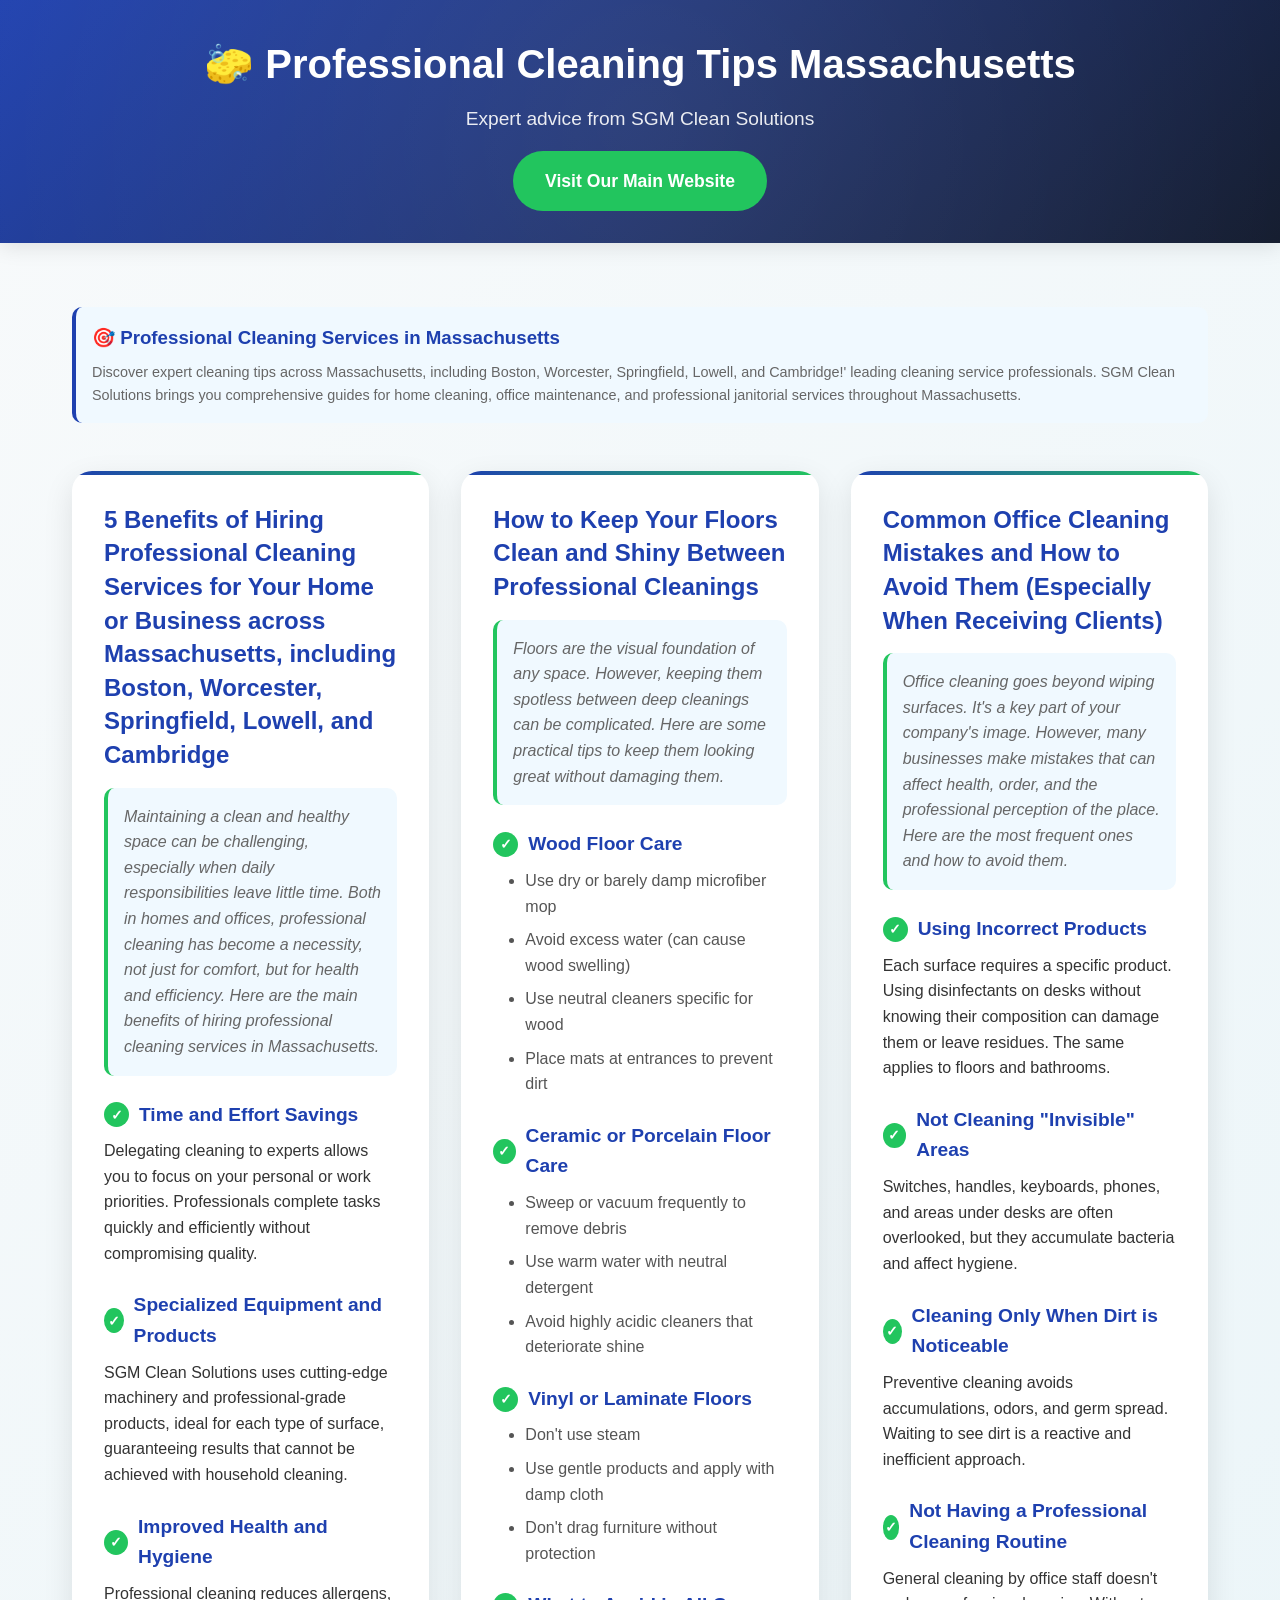
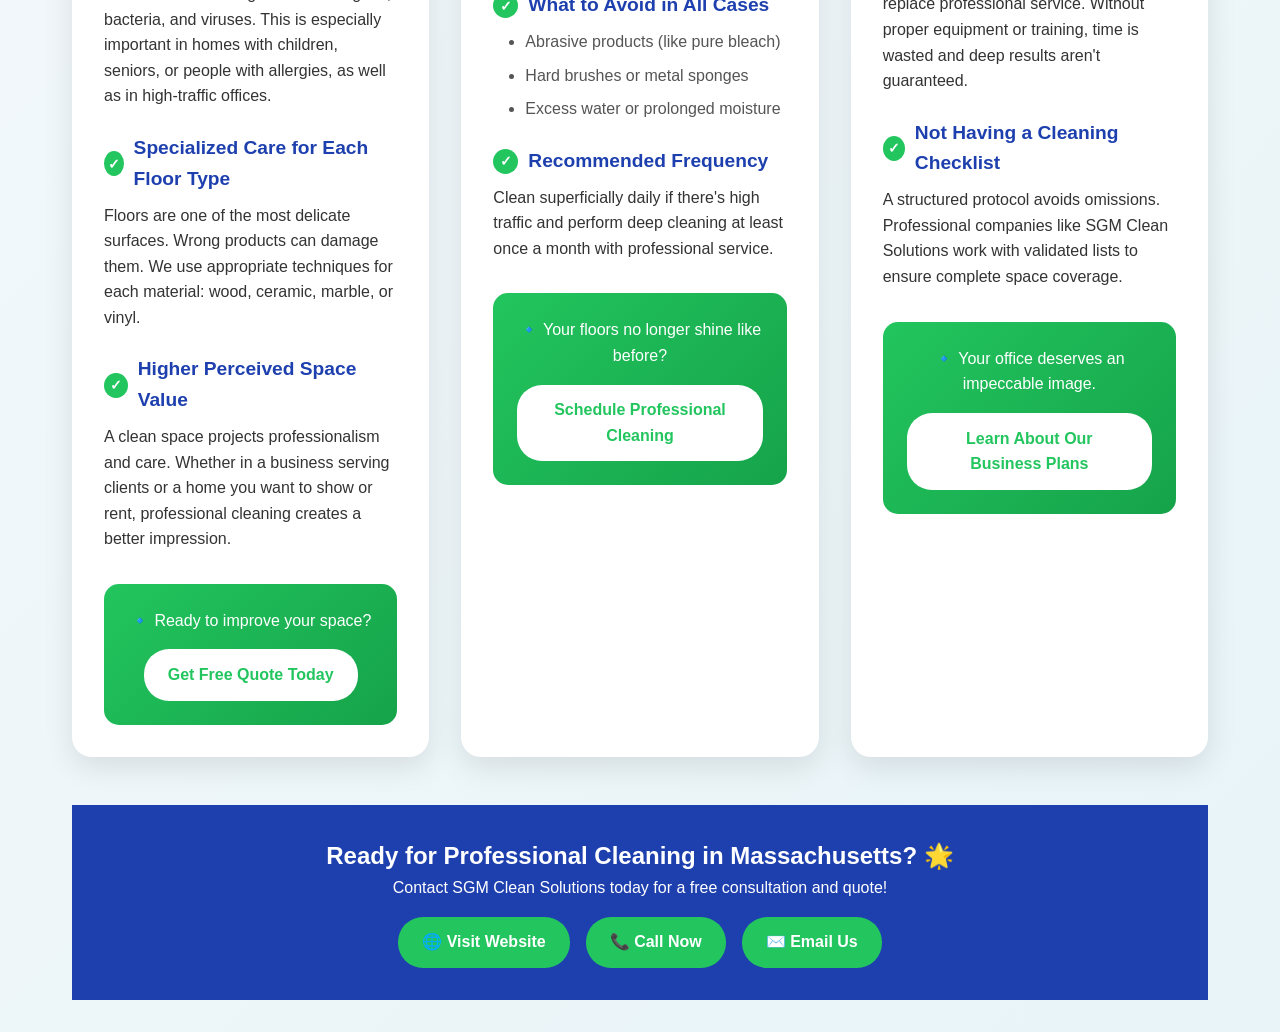
==== cleaning-services-massachusetts/index.html @ 2af5dc63 "Add files via upload" ====
<!DOCTYPE html>
<html lang="en">
<head>
    <meta charset="UTF-8">
    <meta name="viewport" content="width=device-width, initial-scale=1.0">
    <title>Professional Cleaning Tips Massachusetts | SGM Clean Solutions</title>
    <meta name="description" content="Expert cleaning tips for homes and businesses in Massachusetts. Professional advice from SGM Clean Solutions - your trusted cleaning service provider.">
    <meta name="keywords" content="cleaning tips Massachusetts, professional cleaning service, home cleaning tips, office cleaning, floor maintenance, cleaning service Massachusetts">
    <link rel="canonical" href="https://www.sgmcleansolutions.com/cleaning-tips-massachusetts">
    
    <style>
        * {
            margin: 0;
            padding: 0;
            box-sizing: border-box;
        }

        body {
            font-family: 'Arial', sans-serif;
            line-height: 1.6;
            color: #333;
            background: linear-gradient(135deg, #f8fafb 0%, #e8f4f8 100%);
            min-height: 100vh;
        }

        .header {
            background: linear-gradient(135deg, #1e40af 0%, #0f172a 100%);
            color: white;
            padding: 2rem 0;
            text-align: center;
            box-shadow: 0 4px 20px rgba(0,0,0,0.1);
            position: relative;
            overflow: hidden;
        }

        .header::before {
            content: '';
            position: absolute;
            top: -50%;
            left: -50%;
            width: 200%;
            height: 200%;
            background: radial-gradient(circle, rgba(255,255,255,0.1) 0%, transparent 70%);
            animation: float 6s ease-in-out infinite;
        }

        @keyframes float {
            0%, 100% { transform: translateY(0px) rotate(0deg); }
            50% { transform: translateY(-20px) rotate(5deg); }
        }

        .header h1 {
            font-size: 2.5rem;
            margin-bottom: 0.5rem;
            position: relative;
            z-index: 1;
        }

        .header p {
            font-size: 1.2rem;
            opacity: 0.9;
            position: relative;
            z-index: 1;
        }

        .main-cta {
            background: #22c55e;
            color: white;
            padding: 1rem 2rem;
            border: none;
            border-radius: 50px;
            font-size: 1.1rem;
            font-weight: bold;
            cursor: pointer;
            transition: all 0.3s ease;
            margin-top: 1rem;
            text-decoration: none;
            display: inline-block;
            position: relative;
            z-index: 1;
        }

        .main-cta:hover {
            background: #16a34a;
            transform: translateY(-2px);
            box-shadow: 0 8px 20px rgba(34, 197, 94, 0.3);
        }

        .container {
            max-width: 1200px;
            margin: 0 auto;
            padding: 2rem;
        }

        .articles-grid {
            display: grid;
            grid-template-columns: repeat(auto-fit, minmax(350px, 1fr));
            gap: 2rem;
            margin: 3rem 0;
        }

        .article-card {
            background: white;
            border-radius: 20px;
            padding: 2rem;
            box-shadow: 0 10px 30px rgba(0,0,0,0.1);
            transition: all 0.3s ease;
            position: relative;
            overflow: hidden;
        }

        .article-card::before {
            content: '';
            position: absolute;
            top: 0;
            left: 0;
            width: 100%;
            height: 4px;
            background: linear-gradient(90deg, #1e40af, #22c55e);
        }

        .article-card:hover {
            transform: translateY(-10px);
            box-shadow: 0 20px 40px rgba(0,0,0,0.15);
        }

        .article-card h2 {
            color: #1e40af;
            font-size: 1.5rem;
            margin-bottom: 1rem;
            line-height: 1.4;
        }

        .article-card .intro {
            color: #666;
            font-style: italic;
            margin-bottom: 1.5rem;
            padding: 1rem;
            background: #f0f9ff;
            border-radius: 10px;
            border-left: 4px solid #22c55e;
        }

        .article-content {
            margin-bottom: 2rem;
        }

        .article-content h3 {
            color: #1e40af;
            font-size: 1.2rem;
            margin: 1.5rem 0 0.5rem 0;
            display: flex;
            align-items: center;
        }

        .article-content h3::before {
            content: '✓';
            background: #22c55e;
            color: white;
            width: 25px;
            height: 25px;
            border-radius: 50%;
            display: flex;
            align-items: center;
            justify-content: center;
            margin-right: 10px;
            font-size: 14px;
            font-weight: bold;
        }

        .article-content ul {
            margin-left: 2rem;
            margin-bottom: 1rem;
        }

        .article-content li {
            margin-bottom: 0.5rem;
            color: #555;
        }

        .cta-section {
            background: linear-gradient(135deg, #22c55e 0%, #16a34a 100%);
            color: white;
            padding: 1.5rem;
            border-radius: 15px;
            text-align: center;
            margin-top: 2rem;
        }

        .cta-button {
            background: white;
            color: #22c55e;
            padding: 0.8rem 1.5rem;
            border: none;
            border-radius: 25px;
            font-weight: bold;
            cursor: pointer;
            transition: all 0.3s ease;
            text-decoration: none;
            display: inline-block;
            margin-top: 1rem;
        }

        .cta-button:hover {
            transform: translateY(-2px);
            box-shadow: 0 5px 15px rgba(0,0,0,0.2);
            background: #f0f9ff;
        }

        .contact-bar {
            background: #1e40af;
            color: white;
            padding: 2rem 0;
            text-align: center;
            margin-top: 3rem;
        }

        .contact-buttons {
            display: flex;
            justify-content: center;
            gap: 1rem;
            flex-wrap: wrap;
            margin-top: 1rem;
        }

        .contact-btn {
            background: #22c55e;
            color: white;
            padding: 0.8rem 1.5rem;
            border: none;
            border-radius: 25px;
            text-decoration: none;
            font-weight: bold;
            transition: all 0.3s ease;
            display: flex;
            align-items: center;
            gap: 0.5rem;
        }

        .contact-btn:hover {
            background: #16a34a;
            transform: translateY(-2px);
        }

        .seo-keywords {
            background: #f0f9ff;
            padding: 1rem;
            border-radius: 10px;
            margin: 2rem 0;
            border-left: 4px solid #1e40af;
        }

        .seo-keywords h3 {
            color: #1e40af;
            margin-bottom: 0.5rem;
        }

        .seo-keywords p {
            color: #666;
            font-size: 0.9rem;
        }

        @media (max-width: 768px) {
            .header h1 {
                font-size: 2rem;
            }
            
            .articles-grid {
                grid-template-columns: 1fr;
            }
            
            .contact-buttons {
                flex-direction: column;
                align-items: center;
            }
            
            .container {
                padding: 1rem;
            }
        }

        .back-to-main {
            position: fixed;
            bottom: 20px;
            right: 20px;
            background: #1e40af;
            color: white;
            padding: 1rem;
            border-radius: 50%;
            text-decoration: none;
            font-size: 1.5rem;
            box-shadow: 0 4px 15px rgba(0,0,0,0.2);
            transition: all 0.3s ease;
            z-index: 1000;
        }

        .back-to-main:hover {
            background: #22c55e;
            transform: scale(1.1);
        }
    </style>
    <!-- Favicon -->
    <link rel="icon" href="favicon.ico" type="image/x-icon">
    <link rel="icon" type="image/png" sizes="32x32" href="favicon_32x32.png">
    <link rel="icon" type="image/png" sizes="16x16" href="favicon_16x16.png">

        <!--Start of Tawk.to Script-->
    <script type="text/javascript">
        var Tawk_API=Tawk_API||{}, Tawk_LoadStart=new Date();
        (function(){
            var s1=document.createElement("script"),s0=document.getElementsByTagName("script")[0];
            s1.async=true;
            s1.src='https://embed.tawk.to/6841f7fc98d2da1914a1a63e/1it0r1d94';
            s1.charset='UTF-8';
            s1.setAttribute('crossorigin','*');
            s0.parentNode.insertBefore(s1,s0);
        })();
    </script>
    <!--End of Tawk.to Script-->
</head>
<body>
    <header class="header">
        <h1>🧽 Professional Cleaning Tips Massachusetts</h1>
        <p>Expert advice from SGM Clean Solutions</p>
        <a href="https://www.sgmcleansolutions.com" class="main-cta">Visit Our Main Website</a>
    </header>

    <div class="container">
        <div class="seo-keywords">
            <h3>🎯 Professional Cleaning Services in Massachusetts</h3>
            <p>Discover expert cleaning tips across Massachusetts, including Boston, Worcester, Springfield, Lowell, and Cambridge!' leading cleaning service professionals. SGM Clean Solutions brings you comprehensive guides for home cleaning, office maintenance, and professional janitorial services throughout Massachusetts.</p>
        </div>

        <div class="articles-grid">
            <!-- Article 1 -->
            <article class="article-card">
                <h2>5 Benefits of Hiring Professional Cleaning Services for Your Home or Business across Massachusetts, including Boston, Worcester, Springfield, Lowell, and Cambridge</h2>
                <div class="intro">
                    Maintaining a clean and healthy space can be challenging, especially when daily responsibilities leave little time. Both in homes and offices, professional cleaning has become a necessity, not just for comfort, but for health and efficiency. Here are the main benefits of hiring professional cleaning services in Massachusetts.
                </div>
                <div class="article-content">
                    <h3>Time and Effort Savings</h3>
                    <p>Delegating cleaning to experts allows you to focus on your personal or work priorities. Professionals complete tasks quickly and efficiently without compromising quality.</p>
                    
                    <h3>Specialized Equipment and Products</h3>
                    <p>SGM Clean Solutions uses cutting-edge machinery and professional-grade products, ideal for each type of surface, guaranteeing results that cannot be achieved with household cleaning.</p>
                    
                    <h3>Improved Health and Hygiene</h3>
                    <p>Professional cleaning reduces allergens, bacteria, and viruses. This is especially important in homes with children, seniors, or people with allergies, as well as in high-traffic offices.</p>
                    
                    <h3>Specialized Care for Each Floor Type</h3>
                    <p>Floors are one of the most delicate surfaces. Wrong products can damage them. We use appropriate techniques for each material: wood, ceramic, marble, or vinyl.</p>
                    
                    <h3>Higher Perceived Space Value</h3>
                    <p>A clean space projects professionalism and care. Whether in a business serving clients or a home you want to show or rent, professional cleaning creates a better impression.</p>
                </div>
                <div class="cta-section">
                    <p>🔹 Ready to improve your space?</p>
                    <a href="https://www.sgmcleansolutions.com" class="cta-button">Get Free Quote Today</a>
                </div>
            </article>

            <!-- Article 2 -->
            <article class="article-card">
                <h2>How to Keep Your Floors Clean and Shiny Between Professional Cleanings</h2>
                <div class="intro">
                    Floors are the visual foundation of any space. However, keeping them spotless between deep cleanings can be complicated. Here are some practical tips to keep them looking great without damaging them.
                </div>
                <div class="article-content">
                    <h3>Wood Floor Care</h3>
                    <ul>
                        <li>Use dry or barely damp microfiber mop</li>
                        <li>Avoid excess water (can cause wood swelling)</li>
                        <li>Use neutral cleaners specific for wood</li>
                        <li>Place mats at entrances to prevent dirt</li>
                    </ul>
                    
                    <h3>Ceramic or Porcelain Floor Care</h3>
                    <ul>
                        <li>Sweep or vacuum frequently to remove debris</li>
                        <li>Use warm water with neutral detergent</li>
                        <li>Avoid highly acidic cleaners that deteriorate shine</li>
                    </ul>
                    
                    <h3>Vinyl or Laminate Floors</h3>
                    <ul>
                        <li>Don't use steam</li>
                        <li>Use gentle products and apply with damp cloth</li>
                        <li>Don't drag furniture without protection</li>
                    </ul>
                    
                    <h3>What to Avoid in All Cases</h3>
                    <ul>
                        <li>Abrasive products (like pure bleach)</li>
                        <li>Hard brushes or metal sponges</li>
                        <li>Excess water or prolonged moisture</li>
                    </ul>
                    
                    <h3>Recommended Frequency</h3>
                    <p>Clean superficially daily if there's high traffic and perform deep cleaning at least once a month with professional service.</p>
                </div>
                <div class="cta-section">
                    <p>🔹 Your floors no longer shine like before?</p>
                    <a href="https://www.sgmcleansolutions.com" class="cta-button">Schedule Professional Cleaning</a>
                </div>
            </article>

            <!-- Article 3 -->
            <article class="article-card">
                <h2>Common Office Cleaning Mistakes and How to Avoid Them (Especially When Receiving Clients)</h2>
                <div class="intro">
                    Office cleaning goes beyond wiping surfaces. It's a key part of your company's image. However, many businesses make mistakes that can affect health, order, and the professional perception of the place. Here are the most frequent ones and how to avoid them.
                </div>
                <div class="article-content">
                    <h3>Using Incorrect Products</h3>
                    <p>Each surface requires a specific product. Using disinfectants on desks without knowing their composition can damage them or leave residues. The same applies to floors and bathrooms.</p>
                    
                    <h3>Not Cleaning "Invisible" Areas</h3>
                    <p>Switches, handles, keyboards, phones, and areas under desks are often overlooked, but they accumulate bacteria and affect hygiene.</p>
                    
                    <h3>Cleaning Only When Dirt is Noticeable</h3>
                    <p>Preventive cleaning avoids accumulations, odors, and germ spread. Waiting to see dirt is a reactive and inefficient approach.</p>
                    
                    <h3>Not Having a Professional Cleaning Routine</h3>
                    <p>General cleaning by office staff doesn't replace professional service. Without proper equipment or training, time is wasted and deep results aren't guaranteed.</p>
                    
                    <h3>Not Having a Cleaning Checklist</h3>
                    <p>A structured protocol avoids omissions. Professional companies like SGM Clean Solutions work with validated lists to ensure complete space coverage.</p>
                </div>
                <div class="cta-section">
                    <p>🔹 Your office deserves an impeccable image.</p>
                    <a href="https://www.sgmcleansolutions.com" class="cta-button">Learn About Our Business Plans</a>
                </div>
            </article>
        </div>

        <div class="contact-bar">
            <h2>Ready for Professional Cleaning in Massachusetts? 🌟</h2>
            <p>Contact SGM Clean Solutions today for a free consultation and quote!</p>
            <div class="contact-buttons">
                <a href="https://www.sgmcleansolutions.com" class="contact-btn">
                    🌐 Visit Website
                </a>
                <a href="tel:+1(954)245-1566" class="contact-btn">
                    📞 Call Now
                </a>
                <a href="mailto:info@sgmcleansolutions.com" class="contact-btn">
                    ✉️ Email Us
                </a>
            </div>
        </div>
    </div>

    <script>
        // Smooth scrolling for internal links
        document.querySelectorAll('a[href^="#"]').forEach(anchor => {
            anchor.addEventListener('click', function (e) {
                e.preventDefault();
                document.querySelector(this.getAttribute('href')).scrollIntoView({
                    behavior: 'smooth'
                });
            });
        });

        // Add scroll animations
        const observer = new IntersectionObserver((entries) => {
            entries.forEach(entry => {
                if (entry.isIntersecting) {
                    entry.target.style.opacity = '1';
                    entry.target.style.transform = 'translateY(0)';
                }
            });
        });

        document.querySelectorAll('.article-card').forEach(card => {
            card.style.opacity = '0';
            card.style.transform = 'translateY(20px)';
            card.style.transition = 'opacity 0.6s ease, transform 0.6s ease';
            observer.observe(card);
        });

        // Track CTA clicks for analytics
        document.querySelectorAll('.cta-button, .contact-btn, .main-cta').forEach(button => {
            button.addEventListener('click', function(e) {
                console.log('CTA clicked:', this.textContent.trim());
                // Add your analytics tracking code here
            });
        });
    </script>
</body>
</html>
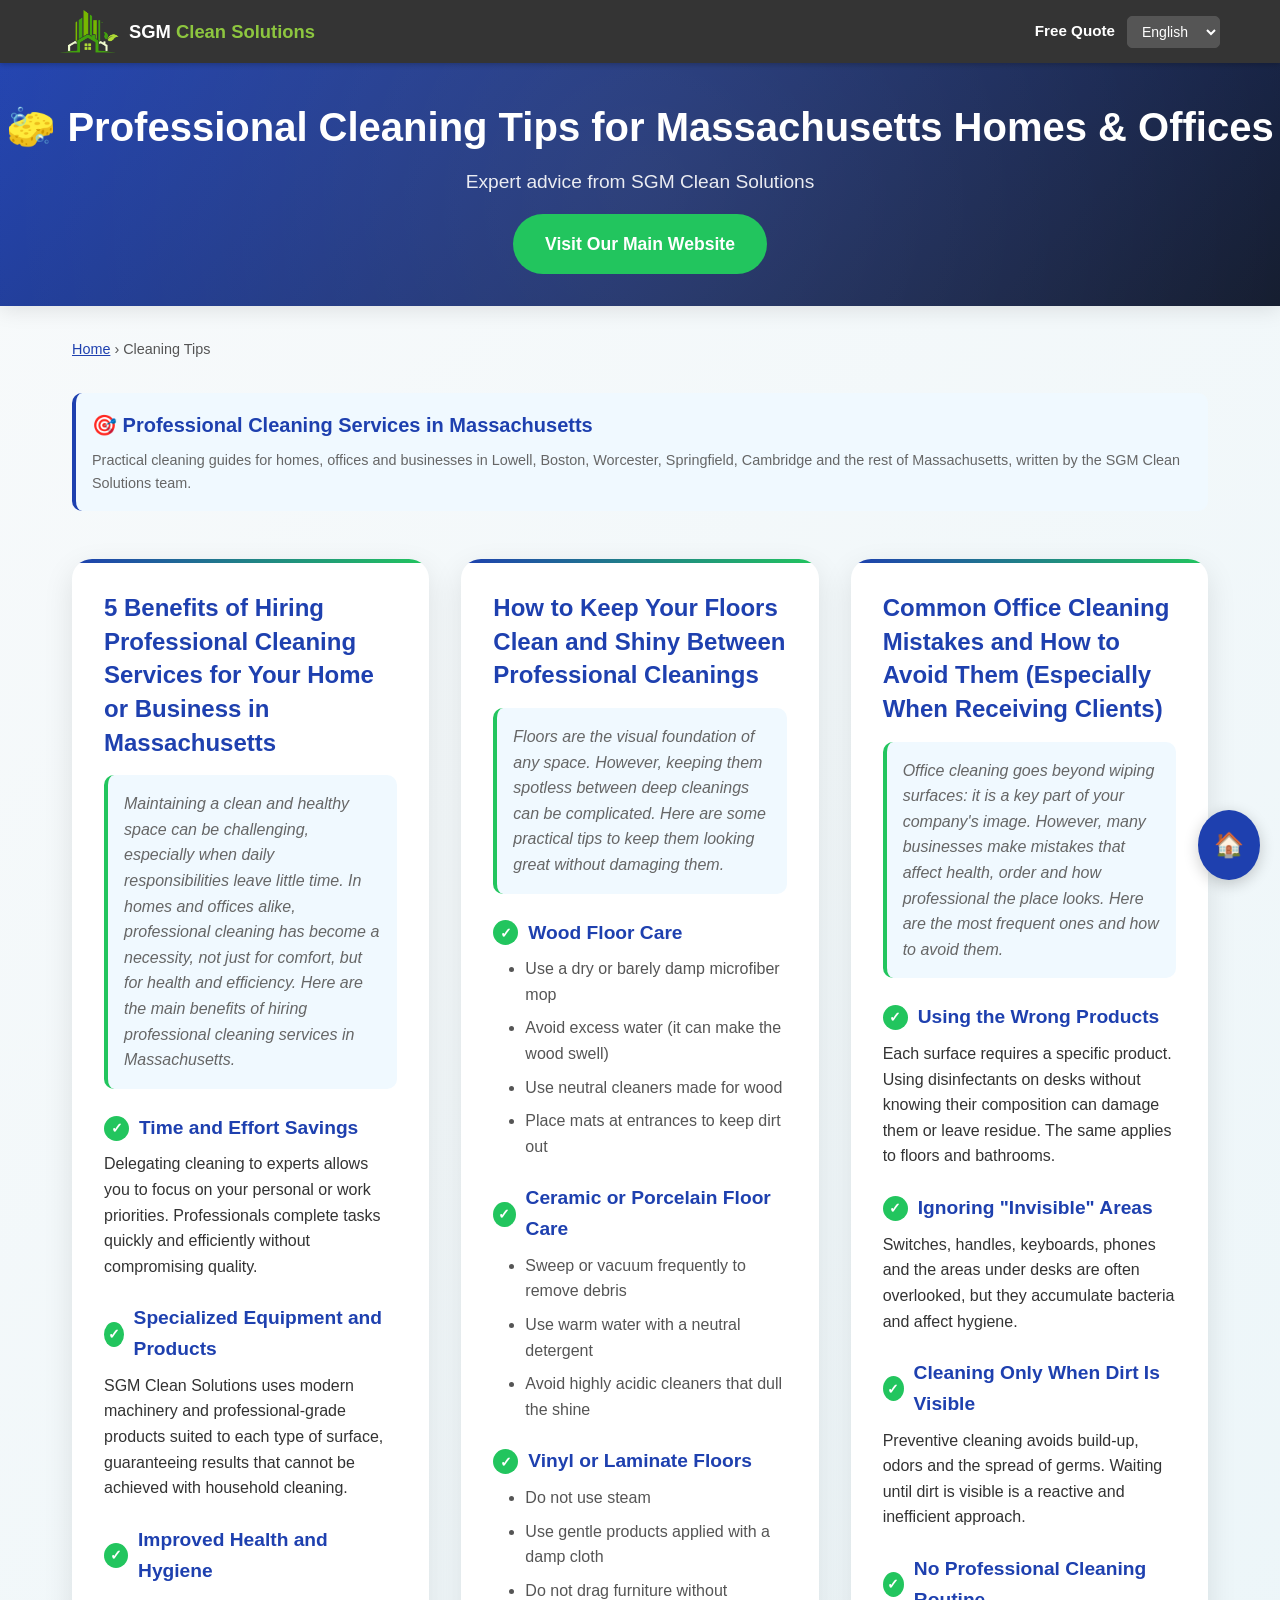
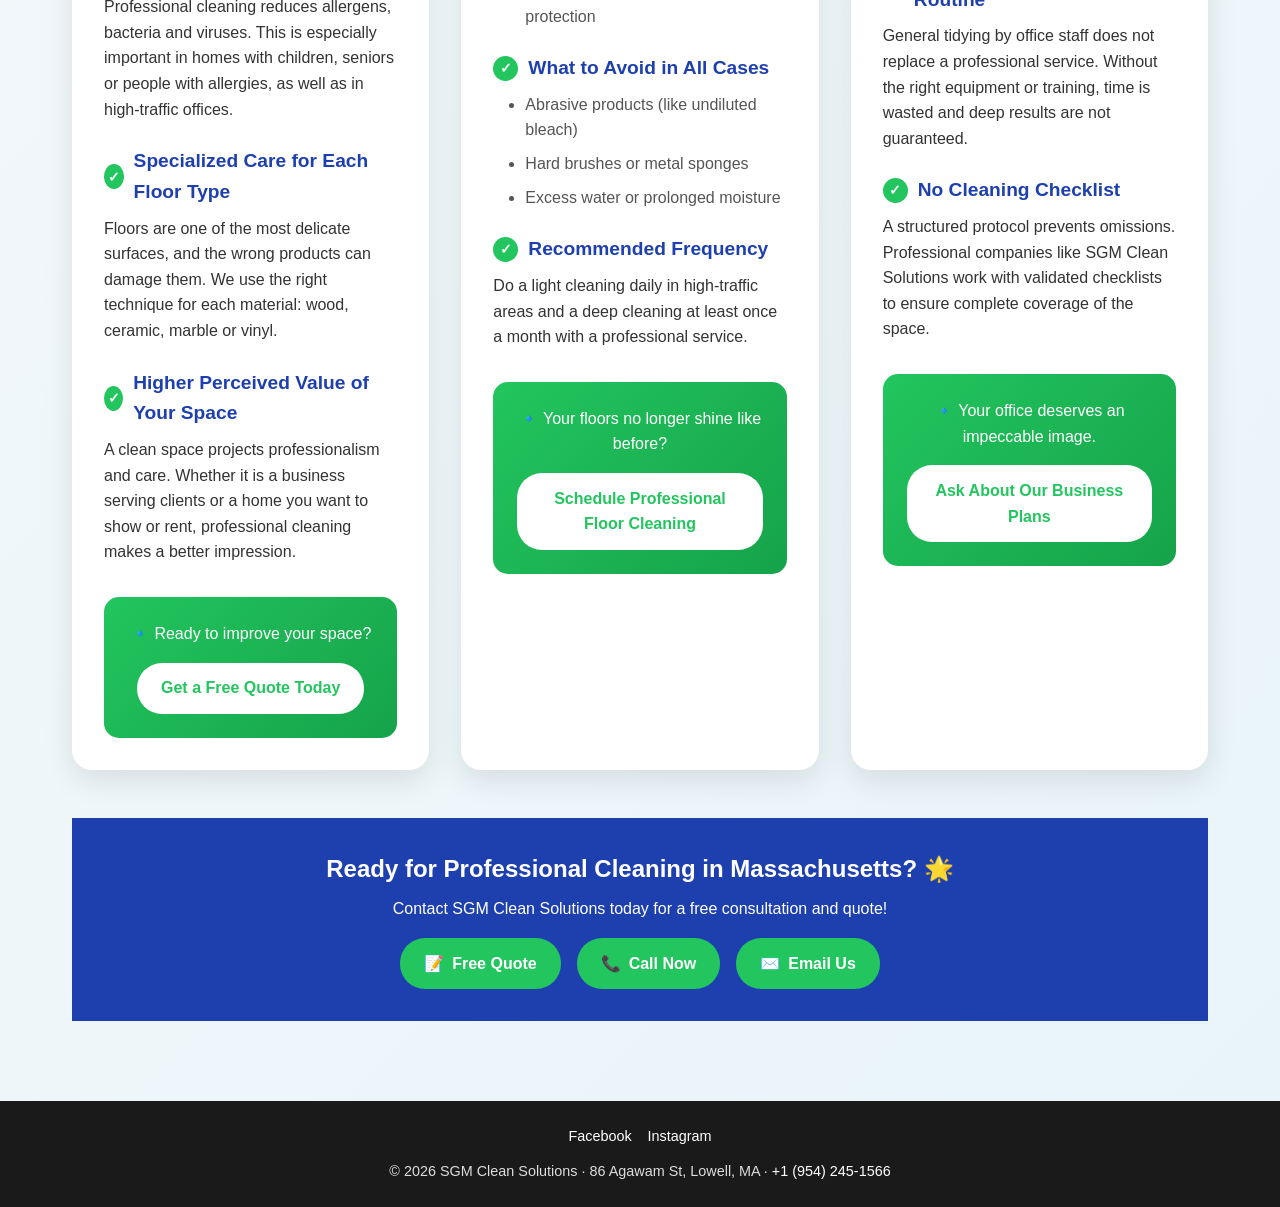
==== commit fb6bfcb2: "English site with Spanish translation, secure quote form, brand and SEO - Rewrite the home and clean" ====
--- a/cleaning-services-massachusetts/index.html
+++ b/cleaning-services-massachusetts/index.html
@@ -3,489 +3,218 @@
 <head>
     <meta charset="UTF-8">
     <meta name="viewport" content="width=device-width, initial-scale=1.0">
-    <title>Professional Cleaning Tips Massachusetts | SGM Clean Solutions</title>
-    <meta name="description" content="Expert cleaning tips for homes and businesses in Massachusetts. Professional advice from SGM Clean Solutions - your trusted cleaning service provider.">
-    <meta name="keywords" content="cleaning tips Massachusetts, professional cleaning service, home cleaning tips, office cleaning, floor maintenance, cleaning service Massachusetts">
-    <link rel="canonical" href="https://www.sgmcleansolutions.com/cleaning-tips-massachusetts">
-    
-    <style>
-        * {
-            margin: 0;
-            padding: 0;
-            box-sizing: border-box;
-        }
-
-        body {
-            font-family: 'Arial', sans-serif;
-            line-height: 1.6;
-            color: #333;
-            background: linear-gradient(135deg, #f8fafb 0%, #e8f4f8 100%);
-            min-height: 100vh;
-        }
-
-        .header {
-            background: linear-gradient(135deg, #1e40af 0%, #0f172a 100%);
-            color: white;
-            padding: 2rem 0;
-            text-align: center;
-            box-shadow: 0 4px 20px rgba(0,0,0,0.1);
-            position: relative;
-            overflow: hidden;
-        }
-
-        .header::before {
-            content: '';
-            position: absolute;
-            top: -50%;
-            left: -50%;
-            width: 200%;
-            height: 200%;
-            background: radial-gradient(circle, rgba(255,255,255,0.1) 0%, transparent 70%);
-            animation: float 6s ease-in-out infinite;
-        }
-
-        @keyframes float {
-            0%, 100% { transform: translateY(0px) rotate(0deg); }
-            50% { transform: translateY(-20px) rotate(5deg); }
-        }
-
-        .header h1 {
-            font-size: 2.5rem;
-            margin-bottom: 0.5rem;
-            position: relative;
-            z-index: 1;
-        }
-
-        .header p {
-            font-size: 1.2rem;
-            opacity: 0.9;
-            position: relative;
-            z-index: 1;
-        }
-
-        .main-cta {
-            background: #22c55e;
-            color: white;
-            padding: 1rem 2rem;
-            border: none;
-            border-radius: 50px;
-            font-size: 1.1rem;
-            font-weight: bold;
-            cursor: pointer;
-            transition: all 0.3s ease;
-            margin-top: 1rem;
-            text-decoration: none;
-            display: inline-block;
-            position: relative;
-            z-index: 1;
-        }
-
-        .main-cta:hover {
-            background: #16a34a;
-            transform: translateY(-2px);
-            box-shadow: 0 8px 20px rgba(34, 197, 94, 0.3);
-        }
-
-        .container {
-            max-width: 1200px;
-            margin: 0 auto;
-            padding: 2rem;
-        }
-
-        .articles-grid {
-            display: grid;
-            grid-template-columns: repeat(auto-fit, minmax(350px, 1fr));
-            gap: 2rem;
-            margin: 3rem 0;
-        }
-
-        .article-card {
-            background: white;
-            border-radius: 20px;
-            padding: 2rem;
-            box-shadow: 0 10px 30px rgba(0,0,0,0.1);
-            transition: all 0.3s ease;
-            position: relative;
-            overflow: hidden;
-        }
-
-        .article-card::before {
-            content: '';
-            position: absolute;
-            top: 0;
-            left: 0;
-            width: 100%;
-            height: 4px;
-            background: linear-gradient(90deg, #1e40af, #22c55e);
-        }
-
-        .article-card:hover {
-            transform: translateY(-10px);
-            box-shadow: 0 20px 40px rgba(0,0,0,0.15);
-        }
-
-        .article-card h2 {
-            color: #1e40af;
-            font-size: 1.5rem;
-            margin-bottom: 1rem;
-            line-height: 1.4;
-        }
-
-        .article-card .intro {
-            color: #666;
-            font-style: italic;
-            margin-bottom: 1.5rem;
-            padding: 1rem;
-            background: #f0f9ff;
-            border-radius: 10px;
-            border-left: 4px solid #22c55e;
-        }
-
-        .article-content {
-            margin-bottom: 2rem;
-        }
-
-        .article-content h3 {
-            color: #1e40af;
-            font-size: 1.2rem;
-            margin: 1.5rem 0 0.5rem 0;
-            display: flex;
-            align-items: center;
-        }
-
-        .article-content h3::before {
-            content: '✓';
-            background: #22c55e;
-            color: white;
-            width: 25px;
-            height: 25px;
-            border-radius: 50%;
-            display: flex;
-            align-items: center;
-            justify-content: center;
-            margin-right: 10px;
-            font-size: 14px;
-            font-weight: bold;
-        }
-
-        .article-content ul {
-            margin-left: 2rem;
-            margin-bottom: 1rem;
-        }
-
-        .article-content li {
-            margin-bottom: 0.5rem;
-            color: #555;
-        }
-
-        .cta-section {
-            background: linear-gradient(135deg, #22c55e 0%, #16a34a 100%);
-            color: white;
-            padding: 1.5rem;
-            border-radius: 15px;
-            text-align: center;
-            margin-top: 2rem;
-        }
-
-        .cta-button {
-            background: white;
-            color: #22c55e;
-            padding: 0.8rem 1.5rem;
-            border: none;
-            border-radius: 25px;
-            font-weight: bold;
-            cursor: pointer;
-            transition: all 0.3s ease;
-            text-decoration: none;
-            display: inline-block;
-            margin-top: 1rem;
-        }
-
-        .cta-button:hover {
-            transform: translateY(-2px);
-            box-shadow: 0 5px 15px rgba(0,0,0,0.2);
-            background: #f0f9ff;
-        }
-
-        .contact-bar {
-            background: #1e40af;
-            color: white;
-            padding: 2rem 0;
-            text-align: center;
-            margin-top: 3rem;
-        }
-
-        .contact-buttons {
-            display: flex;
-            justify-content: center;
-            gap: 1rem;
-            flex-wrap: wrap;
-            margin-top: 1rem;
-        }
-
-        .contact-btn {
-            background: #22c55e;
-            color: white;
-            padding: 0.8rem 1.5rem;
-            border: none;
-            border-radius: 25px;
-            text-decoration: none;
-            font-weight: bold;
-            transition: all 0.3s ease;
-            display: flex;
-            align-items: center;
-            gap: 0.5rem;
-        }
-
-        .contact-btn:hover {
-            background: #16a34a;
-            transform: translateY(-2px);
-        }
-
-        .seo-keywords {
-            background: #f0f9ff;
-            padding: 1rem;
-            border-radius: 10px;
-            margin: 2rem 0;
-            border-left: 4px solid #1e40af;
-        }
-
-        .seo-keywords h3 {
-            color: #1e40af;
-            margin-bottom: 0.5rem;
-        }
-
-        .seo-keywords p {
-            color: #666;
-            font-size: 0.9rem;
-        }
-
-        @media (max-width: 768px) {
-            .header h1 {
-                font-size: 2rem;
+    <meta http-equiv="Content-Security-Policy" content="
+        default-src 'self';
+        script-src 'self' https://www.googletagmanager.com https://*.tawk.to https://cdn.jsdelivr.net;
+        style-src 'self' 'unsafe-inline' https://*.tawk.to https://fonts.googleapis.com;
+        font-src 'self' https://*.tawk.to https://fonts.gstatic.com;
+        img-src 'self' data: https://www.googletagmanager.com https://*.google-analytics.com https://*.tawk.to https://cdn.jsdelivr.net https://tawk.link https://s3.amazonaws.com;
+        media-src 'self' https://*.tawk.to;
+        connect-src 'self' https://*.google-analytics.com https://*.analytics.google.com https://www.googletagmanager.com https://*.tawk.to wss://*.tawk.to;
+        frame-src https://*.tawk.to;
+        form-action 'self';
+        base-uri 'self';
+        object-src 'none';
+        upgrade-insecure-requests">
+    <meta name="referrer" content="strict-origin-when-cross-origin">
+
+    <title data-i18n="tips.meta.title">Professional Cleaning Tips for Massachusetts Homes &amp; Offices | SGM Clean Solutions</title>
+    <meta name="description" content="Expert cleaning tips for homes and businesses in Massachusetts: benefits of professional cleaning, floor care by material and common office cleaning mistakes. By SGM Clean Solutions, Lowell, MA." data-i18n-content="tips.meta.description">
+    <meta name="robots" content="index, follow, max-image-preview:large">
+    <meta name="theme-color" content="#343434">
+    <link rel="canonical" href="https://www.sgmcleansolutions.com/cleaning-services-massachusetts/">
+    <link rel="alternate" hreflang="en" href="https://www.sgmcleansolutions.com/cleaning-services-massachusetts/">
+    <link rel="alternate" hreflang="es" href="https://www.sgmcleansolutions.com/cleaning-services-massachusetts/?lang=es">
+    <link rel="alternate" hreflang="x-default" href="https://www.sgmcleansolutions.com/cleaning-services-massachusetts/">
+
+    <meta property="og:type" content="article">
+    <meta property="og:site_name" content="SGM Clean Solutions">
+    <meta property="og:title" content="Professional Cleaning Tips for Massachusetts Homes &amp; Offices" data-i18n-content="tips.meta.ogTitle">
+    <meta property="og:description" content="Benefits of professional cleaning, floor care by material and common office cleaning mistakes — expert advice from SGM Clean Solutions." data-i18n-content="tips.meta.ogDescription">
+    <meta property="og:url" content="https://www.sgmcleansolutions.com/cleaning-services-massachusetts/">
+    <meta property="og:image" content="https://www.sgmcleansolutions.com/assets/og-image.jpg">
+    <meta property="og:locale" content="en_US">
+    <meta property="og:locale:alternate" content="es_US">
+    <meta name="twitter:card" content="summary_large_image">
+
+    <link rel="icon" href="../assets/favicon.ico" sizes="any">
+    <link rel="icon" type="image/png" sizes="32x32" href="../assets/favicon_32x32.png">
+    <link rel="icon" type="image/png" sizes="16x16" href="../assets/favicon_16x16.png">
+    <link rel="apple-touch-icon" href="../assets/apple-touch-icon.png">
+
+    <script type="application/ld+json">
+    {
+        "@context": "https://schema.org",
+        "@graph": [
+            {
+                "@type": "BreadcrumbList",
+                "itemListElement": [
+                    { "@type": "ListItem", "position": 1, "name": "Home", "item": "https://www.sgmcleansolutions.com/" },
+                    { "@type": "ListItem", "position": 2, "name": "Cleaning Tips Massachusetts", "item": "https://www.sgmcleansolutions.com/cleaning-services-massachusetts/" }
+                ]
+            },
+            {
+                "@type": "Article",
+                "headline": "Professional Cleaning Tips for Massachusetts Homes & Offices",
+                "description": "Benefits of professional cleaning, floor care by material and common office cleaning mistakes.",
+                "image": "https://www.sgmcleansolutions.com/assets/og-image.jpg",
+                "inLanguage": "en",
+                "mainEntityOfPage": "https://www.sgmcleansolutions.com/cleaning-services-massachusetts/",
+                "author": { "@type": "Organization", "name": "SGM Clean Solutions", "url": "https://www.sgmcleansolutions.com/" },
+                "publisher": {
+                    "@type": "Organization",
+                    "name": "SGM Clean Solutions",
+                    "logo": { "@type": "ImageObject", "url": "https://www.sgmcleansolutions.com/assets/icon-512.png" }
+                },
+                "about": { "@id": "https://www.sgmcleansolutions.com/#business" }
             }
-            
-            .articles-grid {
-                grid-template-columns: 1fr;
-            }
-            
-            .contact-buttons {
-                flex-direction: column;
-                align-items: center;
-            }
-            
-            .container {
-                padding: 1rem;
-            }
-        }
-
-        .back-to-main {
-            position: fixed;
-            bottom: 20px;
-            right: 20px;
-            background: #1e40af;
-            color: white;
-            padding: 1rem;
-            border-radius: 50%;
-            text-decoration: none;
-            font-size: 1.5rem;
-            box-shadow: 0 4px 15px rgba(0,0,0,0.2);
-            transition: all 0.3s ease;
-            z-index: 1000;
-        }
-
-        .back-to-main:hover {
-            background: #22c55e;
-            transform: scale(1.1);
-        }
-    </style>
-    <!-- Favicon -->
-    <link rel="icon" href="favicon.ico" type="image/x-icon">
-    <link rel="icon" type="image/png" sizes="32x32" href="favicon_32x32.png">
-    <link rel="icon" type="image/png" sizes="16x16" href="favicon_16x16.png">
-
-        <!--Start of Tawk.to Script-->
-    <script type="text/javascript">
-        var Tawk_API=Tawk_API||{}, Tawk_LoadStart=new Date();
-        (function(){
-            var s1=document.createElement("script"),s0=document.getElementsByTagName("script")[0];
-            s1.async=true;
-            s1.src='https://embed.tawk.to/6841f7fc98d2da1914a1a63e/1it0r1d94';
-            s1.charset='UTF-8';
-            s1.setAttribute('crossorigin','*');
-            s0.parentNode.insertBefore(s1,s0);
-        })();
+        ]
+    }
     </script>
-    <!--End of Tawk.to Script-->
+
+    <link rel="stylesheet" href="tips.css">
+    <script src="../analytics.js" defer></script>
+    <script src="../config.js" defer></script>
+    <script src="../translations.js" defer></script>
+    <script src="../i18n.js" defer></script>
+    <script src="tips.js" defer></script>
+    <script src="../tawk.js" defer></script>
 </head>
 <body>
-    <header class="header">
-        <h1>🧽 Professional Cleaning Tips Massachusetts</h1>
-        <p>Expert advice from SGM Clean Solutions</p>
-        <a href="https://www.sgmcleansolutions.com" class="main-cta">Visit Our Main Website</a>
-    </header>
-
-    <div class="container">
-        <div class="seo-keywords">
-            <h3>🎯 Professional Cleaning Services in Massachusetts</h3>
-            <p>Discover expert cleaning tips across Massachusetts, including Boston, Worcester, Springfield, Lowell, and Cambridge!' leading cleaning service professionals. SGM Clean Solutions brings you comprehensive guides for home cleaning, office maintenance, and professional janitorial services throughout Massachusetts.</p>
-        </div>
-
-        <div class="articles-grid">
-            <!-- Article 1 -->
-            <article class="article-card">
-                <h2>5 Benefits of Hiring Professional Cleaning Services for Your Home or Business across Massachusetts, including Boston, Worcester, Springfield, Lowell, and Cambridge</h2>
-                <div class="intro">
-                    Maintaining a clean and healthy space can be challenging, especially when daily responsibilities leave little time. Both in homes and offices, professional cleaning has become a necessity, not just for comfort, but for health and efficiency. Here are the main benefits of hiring professional cleaning services in Massachusetts.
-                </div>
-                <div class="article-content">
-                    <h3>Time and Effort Savings</h3>
-                    <p>Delegating cleaning to experts allows you to focus on your personal or work priorities. Professionals complete tasks quickly and efficiently without compromising quality.</p>
-                    
-                    <h3>Specialized Equipment and Products</h3>
-                    <p>SGM Clean Solutions uses cutting-edge machinery and professional-grade products, ideal for each type of surface, guaranteeing results that cannot be achieved with household cleaning.</p>
-                    
-                    <h3>Improved Health and Hygiene</h3>
-                    <p>Professional cleaning reduces allergens, bacteria, and viruses. This is especially important in homes with children, seniors, or people with allergies, as well as in high-traffic offices.</p>
-                    
-                    <h3>Specialized Care for Each Floor Type</h3>
-                    <p>Floors are one of the most delicate surfaces. Wrong products can damage them. We use appropriate techniques for each material: wood, ceramic, marble, or vinyl.</p>
-                    
-                    <h3>Higher Perceived Space Value</h3>
-                    <p>A clean space projects professionalism and care. Whether in a business serving clients or a home you want to show or rent, professional cleaning creates a better impression.</p>
-                </div>
-                <div class="cta-section">
-                    <p>🔹 Ready to improve your space?</p>
-                    <a href="https://www.sgmcleansolutions.com" class="cta-button">Get Free Quote Today</a>
-                </div>
-            </article>
-
-            <!-- Article 2 -->
-            <article class="article-card">
-                <h2>How to Keep Your Floors Clean and Shiny Between Professional Cleanings</h2>
-                <div class="intro">
-                    Floors are the visual foundation of any space. However, keeping them spotless between deep cleanings can be complicated. Here are some practical tips to keep them looking great without damaging them.
-                </div>
-                <div class="article-content">
-                    <h3>Wood Floor Care</h3>
-                    <ul>
-                        <li>Use dry or barely damp microfiber mop</li>
-                        <li>Avoid excess water (can cause wood swelling)</li>
-                        <li>Use neutral cleaners specific for wood</li>
-                        <li>Place mats at entrances to prevent dirt</li>
-                    </ul>
-                    
-                    <h3>Ceramic or Porcelain Floor Care</h3>
-                    <ul>
-                        <li>Sweep or vacuum frequently to remove debris</li>
-                        <li>Use warm water with neutral detergent</li>
-                        <li>Avoid highly acidic cleaners that deteriorate shine</li>
-                    </ul>
-                    
-                    <h3>Vinyl or Laminate Floors</h3>
-                    <ul>
-                        <li>Don't use steam</li>
-                        <li>Use gentle products and apply with damp cloth</li>
-                        <li>Don't drag furniture without protection</li>
-                    </ul>
-                    
-                    <h3>What to Avoid in All Cases</h3>
-                    <ul>
-                        <li>Abrasive products (like pure bleach)</li>
-                        <li>Hard brushes or metal sponges</li>
-                        <li>Excess water or prolonged moisture</li>
-                    </ul>
-                    
-                    <h3>Recommended Frequency</h3>
-                    <p>Clean superficially daily if there's high traffic and perform deep cleaning at least once a month with professional service.</p>
-                </div>
-                <div class="cta-section">
-                    <p>🔹 Your floors no longer shine like before?</p>
-                    <a href="https://www.sgmcleansolutions.com" class="cta-button">Schedule Professional Cleaning</a>
-                </div>
-            </article>
-
-            <!-- Article 3 -->
-            <article class="article-card">
-                <h2>Common Office Cleaning Mistakes and How to Avoid Them (Especially When Receiving Clients)</h2>
-                <div class="intro">
-                    Office cleaning goes beyond wiping surfaces. It's a key part of your company's image. However, many businesses make mistakes that can affect health, order, and the professional perception of the place. Here are the most frequent ones and how to avoid them.
-                </div>
-                <div class="article-content">
-                    <h3>Using Incorrect Products</h3>
-                    <p>Each surface requires a specific product. Using disinfectants on desks without knowing their composition can damage them or leave residues. The same applies to floors and bathrooms.</p>
-                    
-                    <h3>Not Cleaning "Invisible" Areas</h3>
-                    <p>Switches, handles, keyboards, phones, and areas under desks are often overlooked, but they accumulate bacteria and affect hygiene.</p>
-                    
-                    <h3>Cleaning Only When Dirt is Noticeable</h3>
-                    <p>Preventive cleaning avoids accumulations, odors, and germ spread. Waiting to see dirt is a reactive and inefficient approach.</p>
-                    
-                    <h3>Not Having a Professional Cleaning Routine</h3>
-                    <p>General cleaning by office staff doesn't replace professional service. Without proper equipment or training, time is wasted and deep results aren't guaranteed.</p>
-                    
-                    <h3>Not Having a Cleaning Checklist</h3>
-                    <p>A structured protocol avoids omissions. Professional companies like SGM Clean Solutions work with validated lists to ensure complete space coverage.</p>
-                </div>
-                <div class="cta-section">
-                    <p>🔹 Your office deserves an impeccable image.</p>
-                    <a href="https://www.sgmcleansolutions.com" class="cta-button">Learn About Our Business Plans</a>
-                </div>
-            </article>
-        </div>
-
-        <div class="contact-bar">
-            <h2>Ready for Professional Cleaning in Massachusetts? 🌟</h2>
-            <p>Contact SGM Clean Solutions today for a free consultation and quote!</p>
-            <div class="contact-buttons">
-                <a href="https://www.sgmcleansolutions.com" class="contact-btn">
-                    🌐 Visit Website
-                </a>
-                <a href="tel:+1(954)245-1566" class="contact-btn">
-                    📞 Call Now
-                </a>
-                <a href="mailto:info@sgmcleansolutions.com" class="contact-btn">
-                    ✉️ Email Us
-                </a>
+    <div class="top-bar">
+        <div class="inner">
+            <a href="../" class="brand" data-lang-link>
+                <img src="../assets/sgm-clean-solutions-logo.png" alt="SGM Clean Solutions logo" width="59" height="44">
+                <span class="brand-name">SGM <span>Clean Solutions</span></span>
+            </a>
+            <div class="top-actions">
+                <a href="../#quote" data-i18n="nav.quote" data-lang-link>Free Quote</a>
+                <label for="language-selector" class="visually-hidden" data-i18n="common.language">Language</label>
+                <select id="language-selector">
+                    <option value="en" selected>English</option>
+                    <option value="es">Español</option>
+                </select>
             </div>
         </div>
     </div>
 
-    <script>
-        // Smooth scrolling for internal links
-        document.querySelectorAll('a[href^="#"]').forEach(anchor => {
-            anchor.addEventListener('click', function (e) {
-                e.preventDefault();
-                document.querySelector(this.getAttribute('href')).scrollIntoView({
-                    behavior: 'smooth'
-                });
-            });
-        });
-
-        // Add scroll animations
-        const observer = new IntersectionObserver((entries) => {
-            entries.forEach(entry => {
-                if (entry.isIntersecting) {
-                    entry.target.style.opacity = '1';
-                    entry.target.style.transform = 'translateY(0)';
-                }
-            });
-        });
-
-        document.querySelectorAll('.article-card').forEach(card => {
-            card.style.opacity = '0';
-            card.style.transform = 'translateY(20px)';
-            card.style.transition = 'opacity 0.6s ease, transform 0.6s ease';
-            observer.observe(card);
-        });
-
-        // Track CTA clicks for analytics
-        document.querySelectorAll('.cta-button, .contact-btn, .main-cta').forEach(button => {
-            button.addEventListener('click', function(e) {
-                console.log('CTA clicked:', this.textContent.trim());
-                // Add your analytics tracking code here
-            });
-        });
-    </script>
+    <header class="header">
+        <h1 data-i18n="tips.hero.title">🧽 Professional Cleaning Tips for Massachusetts Homes &amp; Offices</h1>
+        <p data-i18n="tips.hero.subtitle">Expert advice from SGM Clean Solutions</p>
+        <a href="../" class="main-cta" data-i18n="tips.hero.cta" data-lang-link>Visit Our Main Website</a>
+    </header>
+
+    <main class="container">
+        <nav class="breadcrumb" aria-label="Breadcrumb">
+            <a href="../" data-i18n="nav.home" data-lang-link>Home</a> › <span data-i18n="nav.tips">Cleaning Tips</span>
+        </nav>
+
+        <section class="seo-keywords">
+            <h2 data-i18n="tips.intro.title">🎯 Professional Cleaning Services in Massachusetts</h2>
+            <p data-i18n="tips.intro.text">Practical cleaning guides for homes, offices and businesses in Lowell, Boston, Worcester, Springfield, Cambridge and the rest of Massachusetts, written by the SGM Clean Solutions team.</p>
+        </section>
+
+        <div class="articles-grid">
+            <article class="article-card" id="benefits-professional-cleaning">
+                <h2 data-i18n="tips.a1.title">5 Benefits of Hiring Professional Cleaning Services for Your Home or Business in Massachusetts</h2>
+                <div class="intro" data-i18n="tips.a1.intro">Maintaining a clean and healthy space can be challenging, especially when daily responsibilities leave little time. In homes and offices alike, professional cleaning has become a necessity, not just for comfort, but for health and efficiency. Here are the main benefits of hiring professional cleaning services in Massachusetts.</div>
+                <div class="article-content">
+                    <h3 data-i18n="tips.a1.h1">Time and Effort Savings</h3>
+                    <p data-i18n="tips.a1.p1">Delegating cleaning to experts allows you to focus on your personal or work priorities. Professionals complete tasks quickly and efficiently without compromising quality.</p>
+                    <h3 data-i18n="tips.a1.h2">Specialized Equipment and Products</h3>
+                    <p data-i18n="tips.a1.p2">SGM Clean Solutions uses modern machinery and professional-grade products suited to each type of surface, guaranteeing results that cannot be achieved with household cleaning.</p>
+                    <h3 data-i18n="tips.a1.h3">Improved Health and Hygiene</h3>
+                    <p data-i18n="tips.a1.p3">Professional cleaning reduces allergens, bacteria and viruses. This is especially important in homes with children, seniors or people with allergies, as well as in high-traffic offices.</p>
+                    <h3 data-i18n="tips.a1.h4">Specialized Care for Each Floor Type</h3>
+                    <p data-i18n="tips.a1.p4">Floors are one of the most delicate surfaces, and the wrong products can damage them. We use the right technique for each material: wood, ceramic, marble or vinyl.</p>
+                    <h3 data-i18n="tips.a1.h5">Higher Perceived Value of Your Space</h3>
+                    <p data-i18n="tips.a1.p5">A clean space projects professionalism and care. Whether it is a business serving clients or a home you want to show or rent, professional cleaning makes a better impression.</p>
+                </div>
+                <div class="cta-section">
+                    <p data-i18n="tips.a1.ctaText">🔹 Ready to improve your space?</p>
+                    <a href="../#quote" class="cta-button" data-i18n="tips.a1.cta" data-lang-link>Get a Free Quote Today</a>
+                </div>
+            </article>
+
+            <article class="article-card" id="floor-care-tips">
+                <h2 data-i18n="tips.a2.title">How to Keep Your Floors Clean and Shiny Between Professional Cleanings</h2>
+                <div class="intro" data-i18n="tips.a2.intro">Floors are the visual foundation of any space. However, keeping them spotless between deep cleanings can be complicated. Here are some practical tips to keep them looking great without damaging them.</div>
+                <div class="article-content">
+                    <h3 data-i18n="tips.a2.h1">Wood Floor Care</h3>
+                    <ul>
+                        <li data-i18n="tips.a2.l1a">Use a dry or barely damp microfiber mop</li>
+                        <li data-i18n="tips.a2.l1b">Avoid excess water (it can make the wood swell)</li>
+                        <li data-i18n="tips.a2.l1c">Use neutral cleaners made for wood</li>
+                        <li data-i18n="tips.a2.l1d">Place mats at entrances to keep dirt out</li>
+                    </ul>
+                    <h3 data-i18n="tips.a2.h2">Ceramic or Porcelain Floor Care</h3>
+                    <ul>
+                        <li data-i18n="tips.a2.l2a">Sweep or vacuum frequently to remove debris</li>
+                        <li data-i18n="tips.a2.l2b">Use warm water with a neutral detergent</li>
+                        <li data-i18n="tips.a2.l2c">Avoid highly acidic cleaners that dull the shine</li>
+                    </ul>
+                    <h3 data-i18n="tips.a2.h3">Vinyl or Laminate Floors</h3>
+                    <ul>
+                        <li data-i18n="tips.a2.l3a">Do not use steam</li>
+                        <li data-i18n="tips.a2.l3b">Use gentle products applied with a damp cloth</li>
+                        <li data-i18n="tips.a2.l3c">Do not drag furniture without protection</li>
+                    </ul>
+                    <h3 data-i18n="tips.a2.h4">What to Avoid in All Cases</h3>
+                    <ul>
+                        <li data-i18n="tips.a2.l4a">Abrasive products (like undiluted bleach)</li>
+                        <li data-i18n="tips.a2.l4b">Hard brushes or metal sponges</li>
+                        <li data-i18n="tips.a2.l4c">Excess water or prolonged moisture</li>
+                    </ul>
+                    <h3 data-i18n="tips.a2.h5">Recommended Frequency</h3>
+                    <p data-i18n="tips.a2.p5">Do a light cleaning daily in high-traffic areas and a deep cleaning at least once a month with a professional service.</p>
+                </div>
+                <div class="cta-section">
+                    <p data-i18n="tips.a2.ctaText">🔹 Your floors no longer shine like before?</p>
+                    <a href="../#quote" class="cta-button" data-i18n="tips.a2.cta" data-lang-link>Schedule Professional Floor Cleaning</a>
+                </div>
+            </article>
+
+            <article class="article-card" id="office-cleaning-mistakes">
+                <h2 data-i18n="tips.a3.title">Common Office Cleaning Mistakes and How to Avoid Them (Especially When Receiving Clients)</h2>
+                <div class="intro" data-i18n="tips.a3.intro">Office cleaning goes beyond wiping surfaces: it is a key part of your company's image. However, many businesses make mistakes that affect health, order and how professional the place looks. Here are the most frequent ones and how to avoid them.</div>
+                <div class="article-content">
+                    <h3 data-i18n="tips.a3.h1">Using the Wrong Products</h3>
+                    <p data-i18n="tips.a3.p1">Each surface requires a specific product. Using disinfectants on desks without knowing their composition can damage them or leave residue. The same applies to floors and bathrooms.</p>
+                    <h3 data-i18n="tips.a3.h2">Ignoring "Invisible" Areas</h3>
+                    <p data-i18n="tips.a3.p2">Switches, handles, keyboards, phones and the areas under desks are often overlooked, but they accumulate bacteria and affect hygiene.</p>
+                    <h3 data-i18n="tips.a3.h3">Cleaning Only When Dirt Is Visible</h3>
+                    <p data-i18n="tips.a3.p3">Preventive cleaning avoids build-up, odors and the spread of germs. Waiting until dirt is visible is a reactive and inefficient approach.</p>
+                    <h3 data-i18n="tips.a3.h4">No Professional Cleaning Routine</h3>
+                    <p data-i18n="tips.a3.p4">General tidying by office staff does not replace a professional service. Without the right equipment or training, time is wasted and deep results are not guaranteed.</p>
+                    <h3 data-i18n="tips.a3.h5">No Cleaning Checklist</h3>
+                    <p data-i18n="tips.a3.p5">A structured protocol prevents omissions. Professional companies like SGM Clean Solutions work with validated checklists to ensure complete coverage of the space.</p>
+                </div>
+                <div class="cta-section">
+                    <p data-i18n="tips.a3.ctaText">🔹 Your office deserves an impeccable image.</p>
+                    <a href="../#quote" class="cta-button" data-i18n="tips.a3.cta" data-lang-link>Ask About Our Business Plans</a>
+                </div>
+            </article>
+        </div>
+
+        <section class="contact-bar">
+            <h2 data-i18n="tips.contact.title">Ready for Professional Cleaning in Massachusetts? 🌟</h2>
+            <p data-i18n="tips.contact.text">Contact SGM Clean Solutions today for a free consultation and quote!</p>
+            <div class="contact-buttons">
+                <a href="../#quote" class="contact-btn" data-lang-link><span aria-hidden="true">📝</span> <span data-i18n="nav.quote">Free Quote</span></a>
+                <a href="tel:+19542451566" class="contact-btn"><span aria-hidden="true">📞</span> <span data-i18n="tips.contact.call">Call Now</span></a>
+                <a href="mailto:info@sgmcleansolutions.com" class="contact-btn"><span aria-hidden="true">✉️</span> <span data-i18n="tips.contact.email">Email Us</span></a>
+            </div>
+        </section>
+    </main>
+
+    <footer class="site-footer">
+        <div class="social-links">
+            <a href="https://www.facebook.com/SGMCleaningSolutions?locale=es_LA" target="_blank" rel="noopener noreferrer">Facebook</a>
+            <a href="https://www.instagram.com/sgm.cleansolutions/?hl=es" target="_blank" rel="noopener noreferrer">Instagram</a>
+        </div>
+        <p>&copy; <span id="current-year">2025</span> SGM Clean Solutions · 86 Agawam St, Lowell, MA · <a href="tel:+19542451566">+1 (954) 245-1566</a></p>
+    </footer>
+
+    <a href="../" class="back-to-main" aria-label="Back to main website" data-i18n-aria-label="tips.back" data-lang-link>🏠</a>
 </body>
-</html>+</html>
--- a/cleaning-services-massachusetts/tips.css
+++ b/cleaning-services-massachusetts/tips.css
@@ -0,0 +1,445 @@
+
+* {
+    margin: 0;
+    padding: 0;
+    box-sizing: border-box;
+}
+
+body {
+    font-family: 'Arial', sans-serif;
+    line-height: 1.6;
+    color: #333;
+    background: linear-gradient(135deg, #f8fafb 0%, #e8f4f8 100%);
+    min-height: 100vh;
+}
+
+.header {
+    background: linear-gradient(135deg, #1e40af 0%, #0f172a 100%);
+    color: white;
+    padding: 2rem 0;
+    text-align: center;
+    box-shadow: 0 4px 20px rgba(0,0,0,0.1);
+    position: relative;
+    overflow: hidden;
+}
+
+.header::before {
+    content: '';
+    position: absolute;
+    top: -50%;
+    left: -50%;
+    width: 200%;
+    height: 200%;
+    background: radial-gradient(circle, rgba(255,255,255,0.1) 0%, transparent 70%);
+    animation: float 6s ease-in-out infinite;
+}
+
+@keyframes float {
+    0%, 100% { transform: translateY(0px) rotate(0deg); }
+    50% { transform: translateY(-20px) rotate(5deg); }
+}
+
+.header h1 {
+    font-size: 2.5rem;
+    margin-bottom: 0.5rem;
+    position: relative;
+    z-index: 1;
+}
+
+.header p {
+    font-size: 1.2rem;
+    opacity: 0.9;
+    position: relative;
+    z-index: 1;
+}
+
+.main-cta {
+    background: #22c55e;
+    color: white;
+    padding: 1rem 2rem;
+    border: none;
+    border-radius: 50px;
+    font-size: 1.1rem;
+    font-weight: bold;
+    cursor: pointer;
+    transition: all 0.3s ease;
+    margin-top: 1rem;
+    text-decoration: none;
+    display: inline-block;
+    position: relative;
+    z-index: 1;
+}
+
+.main-cta:hover {
+    background: #16a34a;
+    transform: translateY(-2px);
+    box-shadow: 0 8px 20px rgba(34, 197, 94, 0.3);
+}
+
+.container {
+    max-width: 1200px;
+    margin: 0 auto;
+    padding: 2rem;
+}
+
+.articles-grid {
+    display: grid;
+    grid-template-columns: repeat(auto-fit, minmax(min(350px, 100%), 1fr));
+    gap: 2rem;
+    margin: 3rem 0;
+}
+
+.article-card {
+    background: white;
+    border-radius: 20px;
+    padding: 2rem;
+    box-shadow: 0 10px 30px rgba(0,0,0,0.1);
+    transition: all 0.3s ease;
+    position: relative;
+    overflow: hidden;
+}
+
+.article-card::before {
+    content: '';
+    position: absolute;
+    top: 0;
+    left: 0;
+    width: 100%;
+    height: 4px;
+    background: linear-gradient(90deg, #1e40af, #22c55e);
+}
+
+.article-card:hover {
+    transform: translateY(-10px);
+    box-shadow: 0 20px 40px rgba(0,0,0,0.15);
+}
+
+.article-card h2 {
+    color: #1e40af;
+    font-size: 1.5rem;
+    margin-bottom: 1rem;
+    line-height: 1.4;
+}
+
+.article-card .intro {
+    color: #666;
+    font-style: italic;
+    margin-bottom: 1.5rem;
+    padding: 1rem;
+    background: #f0f9ff;
+    border-radius: 10px;
+    border-left: 4px solid #22c55e;
+}
+
+.article-content {
+    margin-bottom: 2rem;
+}
+
+.article-content h3 {
+    color: #1e40af;
+    font-size: 1.2rem;
+    margin: 1.5rem 0 0.5rem 0;
+    display: flex;
+    align-items: center;
+}
+
+.article-content h3::before {
+    content: '✓';
+    background: #22c55e;
+    color: white;
+    width: 25px;
+    height: 25px;
+    border-radius: 50%;
+    display: flex;
+    align-items: center;
+    justify-content: center;
+    margin-right: 10px;
+    font-size: 14px;
+    font-weight: bold;
+}
+
+.article-content ul {
+    margin-left: 2rem;
+    margin-bottom: 1rem;
+}
+
+.article-content li {
+    margin-bottom: 0.5rem;
+    color: #555;
+}
+
+.cta-section {
+    background: linear-gradient(135deg, #22c55e 0%, #16a34a 100%);
+    color: white;
+    padding: 1.5rem;
+    border-radius: 15px;
+    text-align: center;
+    margin-top: 2rem;
+}
+
+.cta-button {
+    background: white;
+    color: #22c55e;
+    padding: 0.8rem 1.5rem;
+    border: none;
+    border-radius: 25px;
+    font-weight: bold;
+    cursor: pointer;
+    transition: all 0.3s ease;
+    text-decoration: none;
+    display: inline-block;
+    margin-top: 1rem;
+}
+
+.cta-button:hover {
+    transform: translateY(-2px);
+    box-shadow: 0 5px 15px rgba(0,0,0,0.2);
+    background: #f0f9ff;
+}
+
+.contact-bar {
+    background: #1e40af;
+    color: white;
+    padding: 2rem 0;
+    text-align: center;
+    margin-top: 3rem;
+}
+
+.contact-buttons {
+    display: flex;
+    justify-content: center;
+    gap: 1rem;
+    flex-wrap: wrap;
+    margin-top: 1rem;
+}
+
+.contact-btn {
+    background: #22c55e;
+    color: white;
+    padding: 0.8rem 1.5rem;
+    border: none;
+    border-radius: 25px;
+    text-decoration: none;
+    font-weight: bold;
+    transition: all 0.3s ease;
+    display: flex;
+    align-items: center;
+    gap: 0.5rem;
+}
+
+.contact-btn:hover {
+    background: #16a34a;
+    transform: translateY(-2px);
+}
+
+.seo-keywords {
+    background: #f0f9ff;
+    padding: 1rem;
+    border-radius: 10px;
+    margin: 2rem 0;
+    border-left: 4px solid #1e40af;
+}
+
+.seo-keywords h2,
+.seo-keywords h3 {
+    color: #1e40af;
+    margin-bottom: 0.5rem;
+}
+
+.seo-keywords p {
+    color: #666;
+    font-size: 0.9rem;
+}
+
+@media (max-width: 768px) {
+    .header h1 {
+        font-size: 2rem;
+    }
+    
+    .articles-grid {
+        grid-template-columns: 1fr;
+    }
+    
+    .contact-buttons {
+        flex-direction: column;
+        align-items: center;
+    }
+    
+    .container {
+        padding: 1rem;
+    }
+}
+
+.back-to-main {
+    position: fixed;
+    bottom: 20px;
+    right: 20px;
+    background: #1e40af;
+    color: white;
+    padding: 1rem;
+    border-radius: 50%;
+    text-decoration: none;
+    font-size: 1.5rem;
+    box-shadow: 0 4px 15px rgba(0,0,0,0.2);
+    transition: all 0.3s ease;
+    z-index: 1000;
+}
+
+.back-to-main:hover {
+    background: #22c55e;
+    transform: scale(1.1);
+}
+    
+/* Top bar: brand, back link and language selector */
+.top-bar {
+    background: #343434;
+    color: #fff;
+    position: sticky;
+    top: 0;
+    z-index: 1001;
+    box-shadow: 0 2px 5px rgba(0,0,0,0.2);
+}
+
+.top-bar .inner {
+    max-width: 1200px;
+    margin: 0 auto;
+    padding: 0.6rem 1.25rem;
+    display: flex;
+    align-items: center;
+    justify-content: space-between;
+    gap: 1rem;
+    flex-wrap: wrap;
+}
+
+.brand {
+    display: flex;
+    align-items: center;
+    gap: 0.6rem;
+    color: #fff;
+    text-decoration: none;
+    font-weight: bold;
+    font-size: 1.15rem;
+}
+
+.brand img {
+    height: 44px;
+    width: auto;
+}
+
+.brand-name span {
+    color: #8dc63f;
+}
+
+.top-actions {
+    display: flex;
+    align-items: center;
+    gap: 0.75rem;
+}
+
+.top-actions a {
+    color: #fff;
+    text-decoration: none;
+    font-weight: bold;
+    font-size: 0.95rem;
+}
+
+.top-actions a:hover {
+    color: #8dc63f;
+}
+
+#language-selector {
+    padding: 6px 10px;
+    border-radius: 5px;
+    border: 1px solid #555;
+    background-color: #555;
+    color: #fff;
+    font-size: 14px;
+}
+
+.visually-hidden {
+    position: absolute !important;
+    width: 1px;
+    height: 1px;
+    padding: 0;
+    margin: -1px;
+    overflow: hidden;
+    clip: rect(0, 0, 0, 0);
+    white-space: nowrap;
+    border: 0;
+}
+
+.breadcrumb {
+    font-size: 0.9rem;
+    margin-bottom: 1rem;
+    color: #555;
+}
+
+.breadcrumb a {
+    color: #1e40af;
+}
+
+.contact-bar h2 {
+    margin-bottom: 0.5rem;
+}
+
+.site-footer {
+    background: #1a1a1a;
+    color: #ddd;
+    text-align: center;
+    padding: 1.5rem 1rem;
+    margin-top: 3rem;
+    font-size: 0.9rem;
+}
+
+.site-footer .social-links {
+    display: flex;
+    justify-content: center;
+    gap: 1rem;
+    margin-bottom: 0.75rem;
+}
+
+.site-footer a {
+    color: #fff;
+    text-decoration: none;
+    display: inline-flex;
+    align-items: center;
+    gap: 0.4rem;
+}
+
+.site-footer a:hover {
+    color: #8dc63f;
+}
+
+@media (max-width: 600px) {
+    .brand-name {
+        display: none;
+    }
+    .articles-grid {
+        grid-template-columns: 1fr;
+    }
+}
+
+@media (prefers-reduced-motion: reduce) {
+    .header::before {
+        animation: none;
+    }
+}
+
+.seo-keywords h2 {
+    font-size: 1.25rem;
+}
+
+@media (max-width: 600px) {
+    .header h1 {
+        font-size: 1.6rem;
+        padding: 0 1rem;
+    }
+
+    .header p {
+        font-size: 1rem;
+    }
+
+    .article-card h2 {
+        font-size: 1.3rem;
+    }
+}
